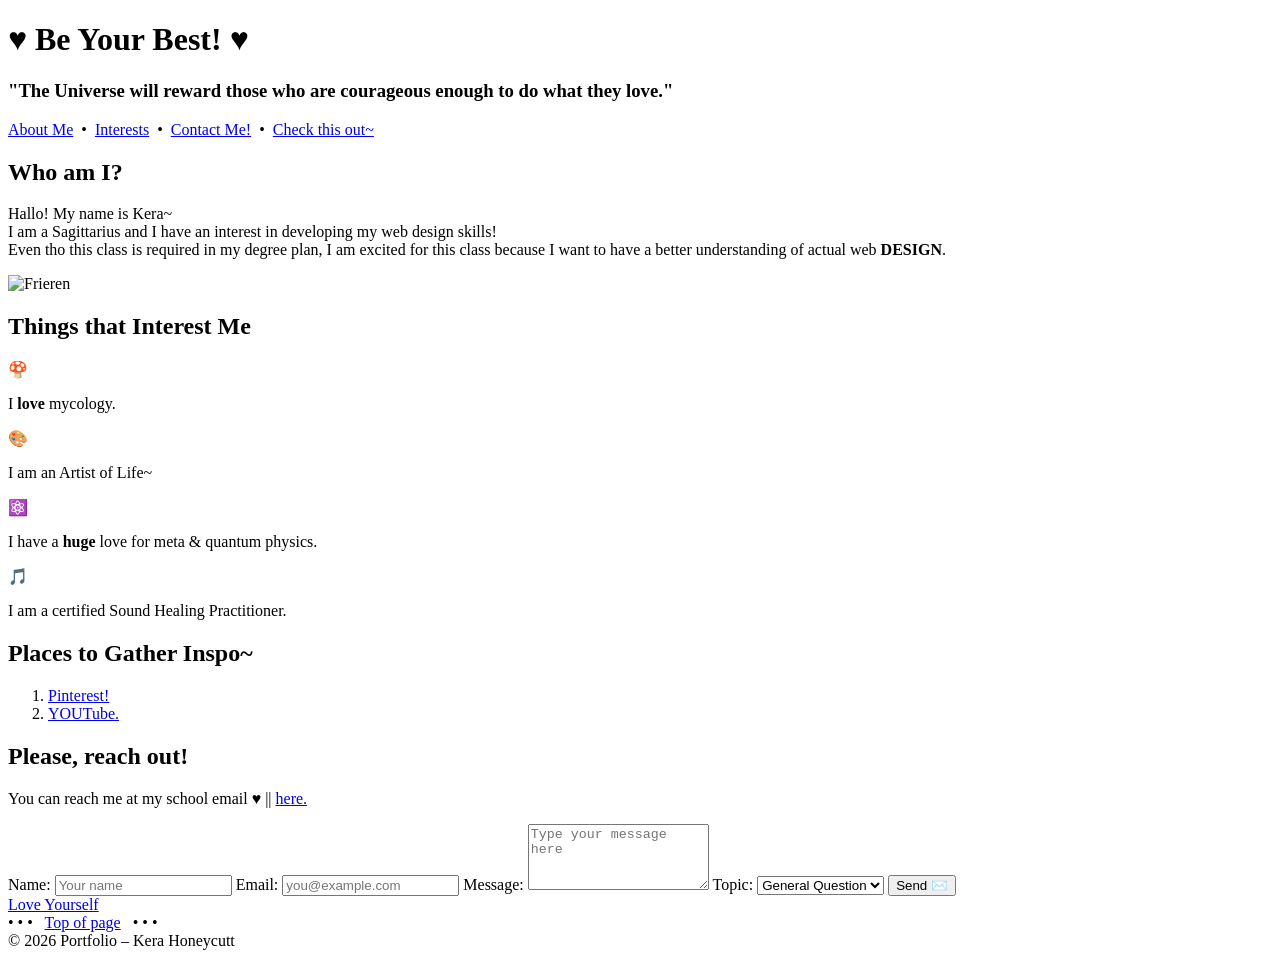
==== index.html @ 92cbe24d "Add files via upload" ====
<!DOCTYPE html>
<html lang="en">
  <head>
    <meta name="viewport" content="width=device-width, initial-scale=1.0" />
    <title>Kera's Webpage</title>
    <link rel="stylesheet" href="css/styles.css" />
    <link rel="stylesheet" href="https://fonts.googleapis.com/css2?family=DM+Serif+Text:ital@0;1&family=Lato:wght@300;400;700&display=swap" />
  </head>

  <body>

    <!-- HEADER -->
    <header>
      <h1>♥ Be Your Best! ♥</h1>
      <h3>"The Universe will reward those who are courageous enough to do what they love."</h3>
      <nav>
        <a href="#about">About Me</a> &nbsp;&#8226;&nbsp;
        <a href="#interests">Interests</a> &nbsp;&#8226;&nbsp;
        <a href="#contact">Contact Me!</a> &nbsp;&#8226;&nbsp;
        <a href="https://youtu.be/R4p7OzTuqHY?si=3j-dut5doWiIfep3" target="_blank">Check this out~</a>
      </nav>
    </header>

    <main>

      <!-- ABOUT ME SECTION — two-column Flexbox layout -->
      <section class="about-section" id="about">
        <div class="about-grid">
          <div class="about-text">
            <h2>Who am I?</h2>
            <p>
              Hallo! My name is Kera~<br>
              I am a Sagittarius and I have an interest in developing my web design skills!<br>
              Even tho this class is required in my degree plan, I am excited for this class
              because I want to have a better understanding of actual web <b>DESIGN</b>.
            </p>
          </div>
          <div class="about-image">
            <img
              src="https://static0.polygonimages.com/wordpress/wp-content/uploads/chorus/uploads/chorus_asset/file/25125210/frieren_beyond_journeys_end_gallery_sekw.jpg?w=1600&h=900&fit=crop"
              alt="Frieren"
            />
          </div>
        </div>
      </section>

      <!-- INTERESTS SECTION — CSS Grid card layout -->
      <section class="interests-section" id="interests">
        <h2 id="top">Things that Interest Me</h2>
        <div class="interests-grid">
          <div class="card">
            <span class="card-icon">🍄</span>
            <p>I <b>love</b> mycology.</p>
          </div>
          <div class="card">
            <span class="card-icon">🎨</span>
            <p>I am an Artist of Life~</p>
          </div>
          <div class="card">
            <span class="card-icon">⚛️</span>
            <p>I have a <b>huge</b> love for meta &amp; quantum physics.</p>
          </div>
          <div class="card">
            <span class="card-icon">🎵</span>
            <p>I am a certified Sound Healing Practitioner.</p>
          </div>
        </div>

        <h2 class="inspo-heading">Places to Gather Inspo~</h2>
        <ol class="inspo-list">
          <li><a href="https://www.pinterest.com" target="_blank">Pinterest!</a></li>
          <li><a href="https://www.youtube.com" target="_blank">YOUTube.</a></li>
        </ol>
      </section>

      <!-- CONTACT SECTION -->
      <section class="contact-section" id="contact">
        <h2>Please, reach out!</h2>
        <p>
          You can reach me at my school email ♥ || <a href="mailto:honeycutt.k223485@stu.sanjac.edu">here.</a>
        </p>

        <form action="#" method="post" class="contact-form">
          <label for="name">Name:</label>
          <input type="text" id="name" name="name" placeholder="Your name" />

          <label for="email">Email:</label>
          <input type="email" id="email" name="email" placeholder="you@example.com" />

          <label for="message">Message:</label>
          <textarea id="message" name="message" rows="4" placeholder="Type your message here"></textarea>

          <label for="topic">Topic:</label>
          <select id="topic" name="topic">
            <option value="general">General Question</option>
            <option value="feedback">Feedback</option>
            <option value="support">Support</option>
          </select>

          <button type="submit">Send ✉️</button>
        </form>
      </section>

    </main>

    <!-- Fixed "Love Yourself" back-to-top pill -->
    <div class="box-fixed"><a href="#top">Love Yourself</a></div>

    <footer id="footer">
      &#8226; &#8226; &#8226; &nbsp;
      <a href="#top">Top of page</a>
      &nbsp; &#8226; &#8226; &#8226;
      <br />
      &copy; 2026 Portfolio – Kera Honeycutt
    </footer>

  </body>
</html>
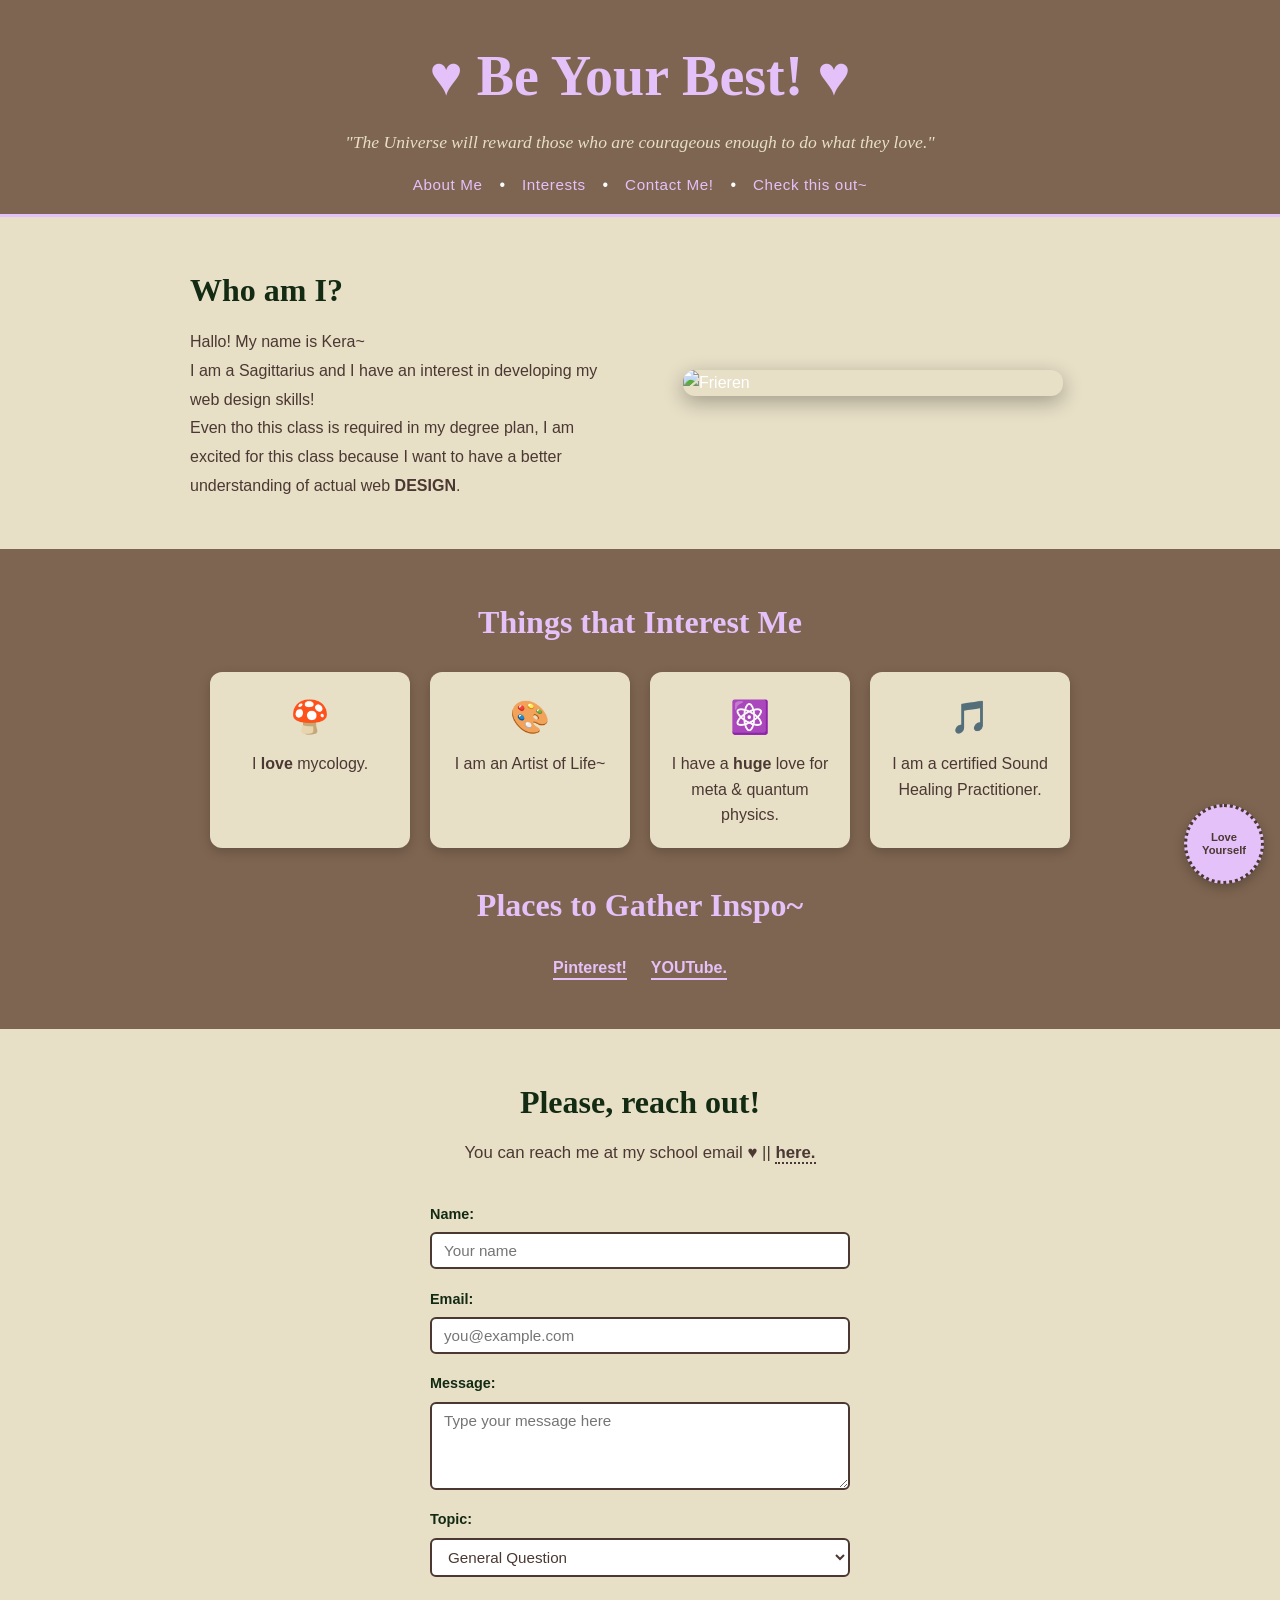
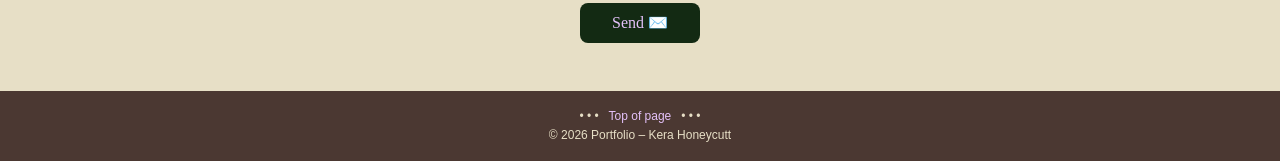
==== commit 4796aa90: "Update index.html" ====
--- a/index.html
+++ b/index.html
@@ -3,7 +3,7 @@
   <head>
     <meta name="viewport" content="width=device-width, initial-scale=1.0" />
     <title>Kera's Webpage</title>
-    <link rel="stylesheet" href="css/styles.css" />
+    <link rel="stylesheet" href="styles.css" />
     <link rel="stylesheet" href="https://fonts.googleapis.com/css2?family=DM+Serif+Text:ital@0;1&family=Lato:wght@300;400;700&display=swap" />
   </head>
 
@@ -115,4 +115,5 @@
     </footer>
 
   </body>
-</html>+
+</html>
--- a/styles.css
+++ b/styles.css
@@ -0,0 +1,332 @@
+/* CSS VARIABLES */
+:root {
+  --brown:       #7E6551;
+  --dark-brown:  #4b3832;
+  --forest:      #132A13;
+  --cream:       #E7DFC6;
+  --lavender:    #E4C1F9;
+  --white:       #fff;
+}
+
+/* CSS RESET */
+*, *::before, *::after {
+  box-sizing: border-box;
+  margin: 0;
+  padding: 0;
+}
+
+body {
+  background-color: var(--brown);
+  color: var(--white);
+  font-family: 'Lato', Tahoma, sans-serif;
+  font-size: 1rem;
+  line-height: 1.6;
+  text-align: center;
+}
+
+/* TYPOGRAPHY */
+h1, h2, h3 {
+  font-family: 'DM Serif Text', Georgia, serif;
+}
+
+h1 {
+  color: var(--lavender);
+  font-size: clamp(2rem, 6vw, 3.5rem);
+  margin-bottom: 0.4rem;
+}
+
+h2 {
+  color: var(--forest);
+  font-size: clamp(1.4rem, 3vw, 2rem);
+  margin-bottom: 0.75rem;
+}
+
+h3 {
+  font-size: clamp(0.9rem, 2vw, 1.1rem);
+  font-style: italic;
+  font-weight: 300;
+  color: var(--cream);
+  margin-bottom: 1rem;
+}
+
+a {
+  color: var(--dark-brown);
+  text-decoration: none;
+}
+
+a:hover {
+  text-decoration: underline;
+}
+
+/* HEADER */
+header {
+  background-color: var(--brown);
+  padding: 2rem 1rem 1rem;
+  position: sticky;
+  top: 0;
+  z-index: 100;
+  border-bottom: 3px solid var(--lavender);
+}
+
+/* NAV */
+nav {
+  margin-top: 0.5rem;
+}
+
+nav a {
+  color: var(--lavender);
+  text-decoration: none;
+  margin: 0 8px;
+  font-size: 0.95rem;
+  letter-spacing: 0.04em;
+  transition: color 0.2s;
+}
+
+nav a:hover {
+  color: var(--white);
+  text-decoration: underline;
+}
+
+/* ABOUT SECTION — FLEXBOX */
+.about-section {
+  background-color: var(--cream);
+  padding: 3rem 1.5rem;
+}
+
+/* Two-column flexbox layout */
+.about-grid {
+  display: flex;
+  flex-direction: row;
+  align-items: center;
+  gap: 2rem;
+  max-width: 900px;
+  margin: 0 auto;
+  text-align: left;
+}
+
+.about-text {
+  flex: 1;
+  color: var(--dark-brown);
+}
+
+.about-text h2 {
+  color: var(--forest);
+}
+
+.about-text p {
+  margin-top: 0.5rem;
+  line-height: 1.8;
+}
+
+.about-image {
+  flex: 1;
+  display: flex;
+  justify-content: center;
+}
+
+.about-image img {
+  width: 100%;
+  max-width: 380px;
+  border-radius: 12px;
+  box-shadow: 0 6px 20px rgba(0,0,0,0.3);
+}
+
+/* Responsive: stack on small screens */
+@media (max-width: 640px) {
+  .about-grid {
+    flex-direction: column;
+    text-align: center;
+  }
+}
+
+/* INTERESTS SECTION — GRID */
+.interests-section {
+  background-color: var(--brown);
+  padding: 3rem 1.5rem;
+}
+
+.interests-section h2 {
+  color: var(--lavender);
+  margin-bottom: 1.5rem;
+}
+
+/* Card grid with auto-fill — responsive */
+.interests-grid {
+  display: grid;
+  grid-template-columns: repeat(auto-fill, minmax(180px, 1fr));
+  gap: 1.25rem;
+  max-width: 860px;
+  margin: 0 auto 2rem;
+}
+
+.card {
+  background-color: var(--cream);
+  color: var(--dark-brown);
+  border-radius: 12px;
+  padding: 1.25rem 1rem;
+  box-shadow: 0 4px 12px rgba(0,0,0,0.2);
+  transition: transform 0.2s;
+}
+
+.card:hover {
+  transform: translateY(-4px);
+}
+
+.card-icon {
+  font-size: 2rem;
+  display: block;
+  margin-bottom: 0.5rem;
+}
+
+.inspo-heading {
+  color: var(--lavender);
+  margin-bottom: 0.75rem;
+}
+
+.inspo-list {
+  list-style: none;
+  display: inline-flex;
+  gap: 1.5rem;
+  padding: 0;
+}
+
+.inspo-list a {
+  color: var(--lavender);
+  font-weight: 700;
+  font-size: 1rem;
+  border-bottom: 2px solid var(--lavender);
+  padding-bottom: 2px;
+  transition: color 0.2s;
+}
+
+.inspo-list a:hover {
+  color: var(--white);
+  text-decoration: none;
+  border-color: var(--white);
+}
+
+/* CONTACT SECTION */
+.contact-section {
+  background-color: var(--cream);
+  color: var(--dark-brown);
+  padding: 3rem 1.5rem;
+}
+
+.contact-section h2 {
+  color: var(--forest);
+}
+
+.contact-section > p {
+  margin: 0.5rem 0 1.5rem;
+  font-size: 1.05rem;
+}
+
+.contact-section > p a {
+  color: var(--dark-brown);
+  font-weight: 700;
+  border-bottom: 2px dotted var(--dark-brown);
+}
+
+/* Contact form — flex column, centered */
+.contact-form {
+  display: flex;
+  flex-direction: column;
+  align-items: flex-start;
+  max-width: 420px;
+  margin: 0 auto;
+  gap: 0.4rem;
+  text-align: left;
+}
+
+.contact-form label {
+  font-weight: 700;
+  font-size: 0.9rem;
+  color: var(--forest);
+  margin-top: 0.75rem;
+}
+
+.contact-form input,
+.contact-form textarea,
+.contact-form select {
+  width: 100%;
+  padding: 0.5rem 0.75rem;
+  border: 2px solid var(--dark-brown);
+  border-radius: 6px;
+  background-color: var(--white);
+  color: var(--dark-brown);
+  font-family: inherit;
+  font-size: 0.95rem;
+}
+
+.contact-form textarea {
+  resize: vertical;
+}
+
+.contact-form button {
+  margin-top: 1.25rem;
+  align-self: center;
+  background-color: var(--forest);
+  color: var(--lavender);
+  border: none;
+  border-radius: 8px;
+  padding: 0.65rem 2rem;
+  font-family: 'DM Serif Text', serif;
+  font-size: 1rem;
+  cursor: pointer;
+  transition: background-color 0.2s, transform 0.15s;
+}
+
+.contact-form button:hover {
+  background-color: var(--dark-brown);
+  transform: scale(1.03);
+}
+
+/* FIXED "LOVE YOURSELF" BUTTON */
+.box-fixed {
+  background-color: var(--lavender);
+  color: var(--dark-brown);
+  padding: 10px 14px;
+  border: 3px dotted var(--dark-brown);
+  border-radius: 50%;
+  width: 80px;
+  height: 80px;
+  display: flex;
+  align-items: center;
+  justify-content: center;
+  position: fixed;
+  bottom: 16px;
+  right: 16px;
+  z-index: 200;
+  font-size: 0.7rem;
+  font-weight: 700;
+  text-align: center;
+  line-height: 1.2;
+  box-shadow: 0 4px 12px rgba(0,0,0,0.25);
+  transition: transform 0.2s;
+}
+
+.box-fixed:hover {
+  transform: scale(1.08);
+}
+
+.box-fixed a {
+  color: var(--dark-brown);
+}
+
+/* FOOTER */
+footer {
+  background-color: var(--dark-brown);
+  color: var(--cream);
+  font-family: Tahoma, sans-serif;
+  font-size: 0.75rem;
+  text-align: center;
+  padding: 1rem;
+}
+
+footer a {
+  color: var(--lavender);
+}
+
+footer a:hover {
+  text-decoration: underline;
+}
